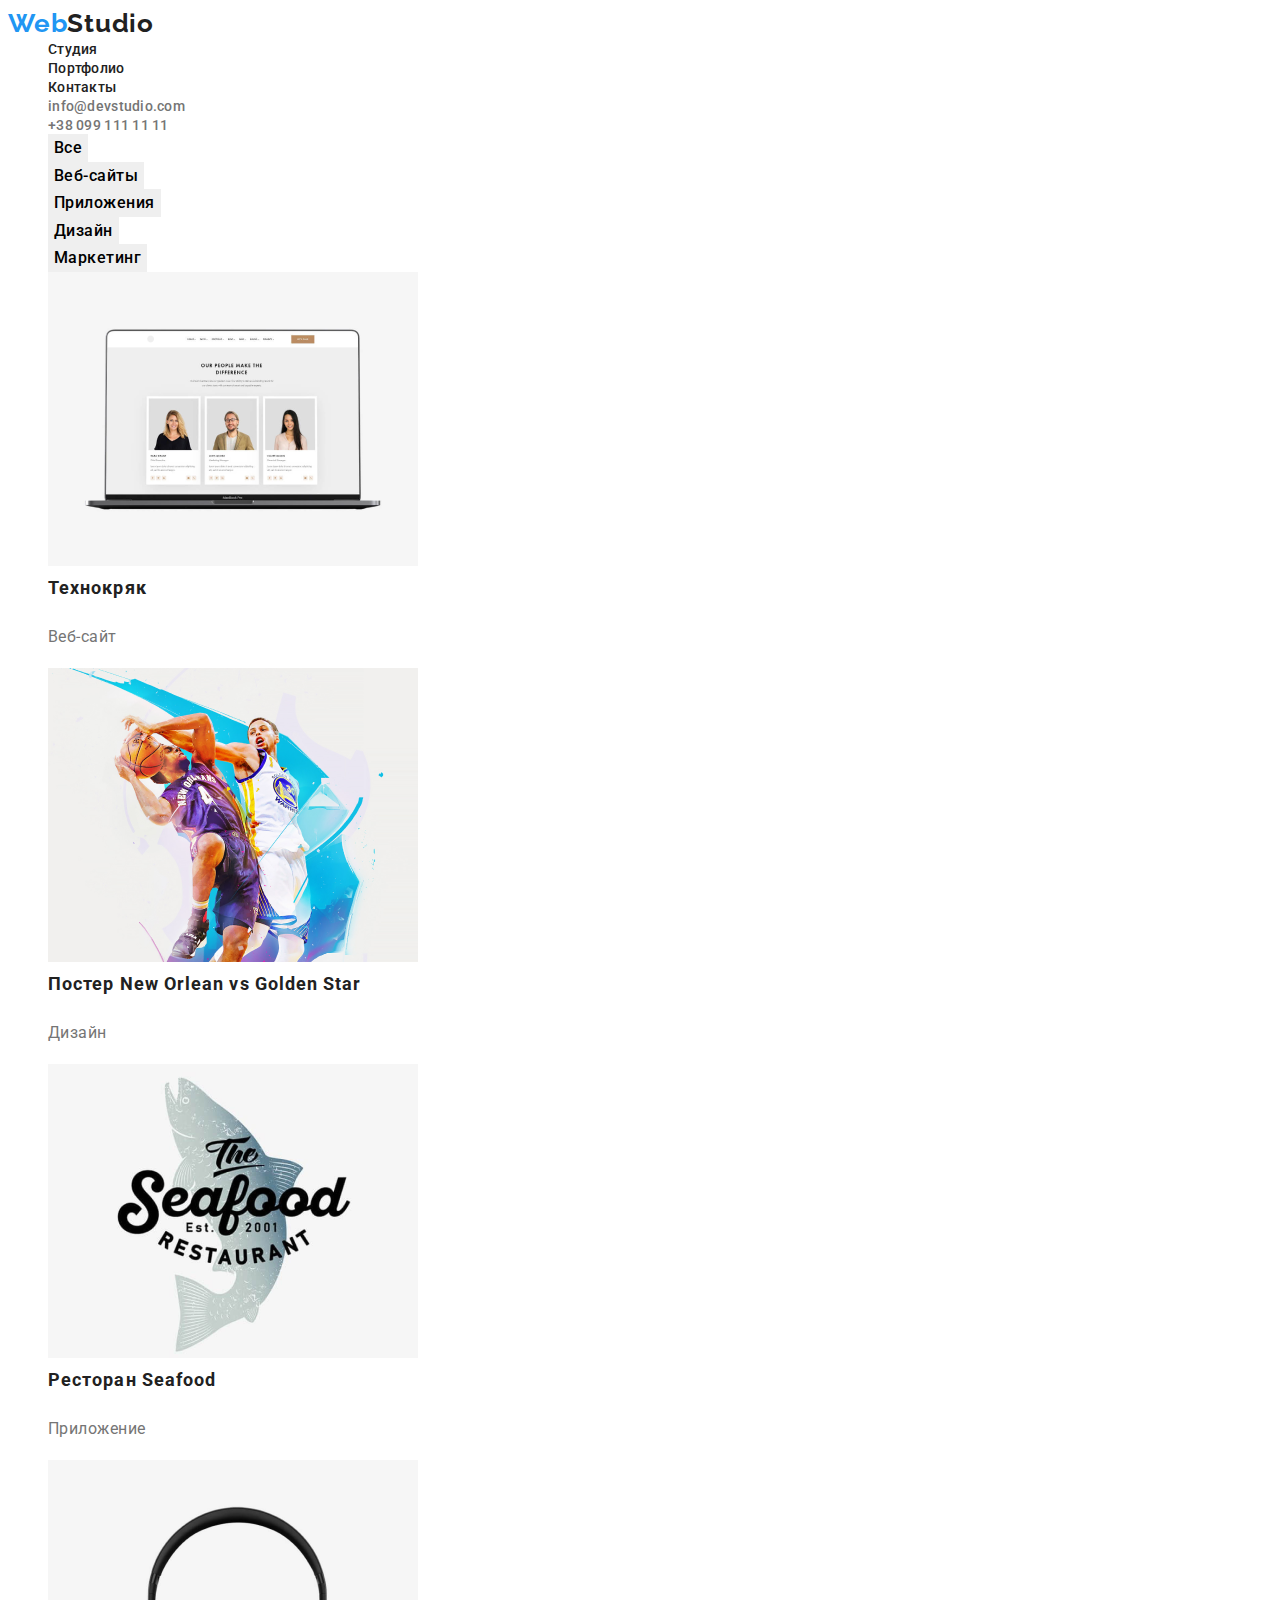
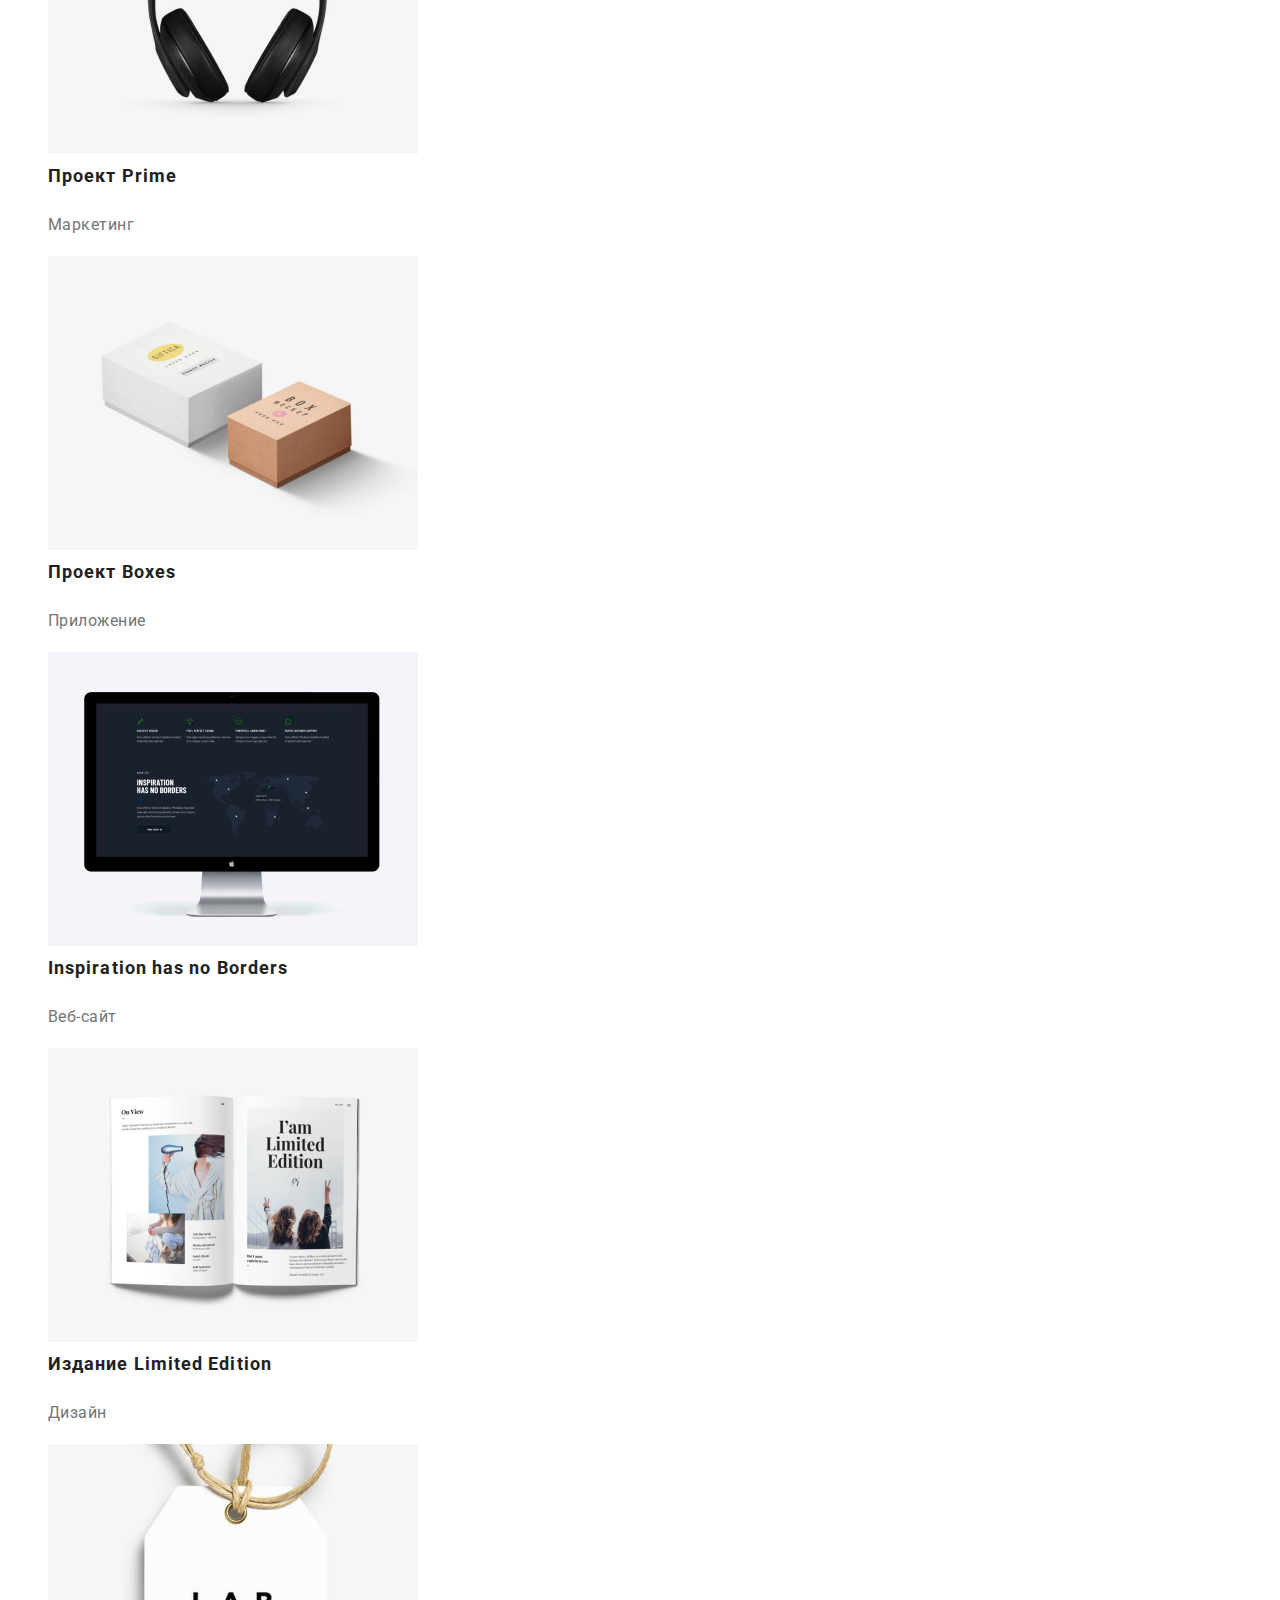
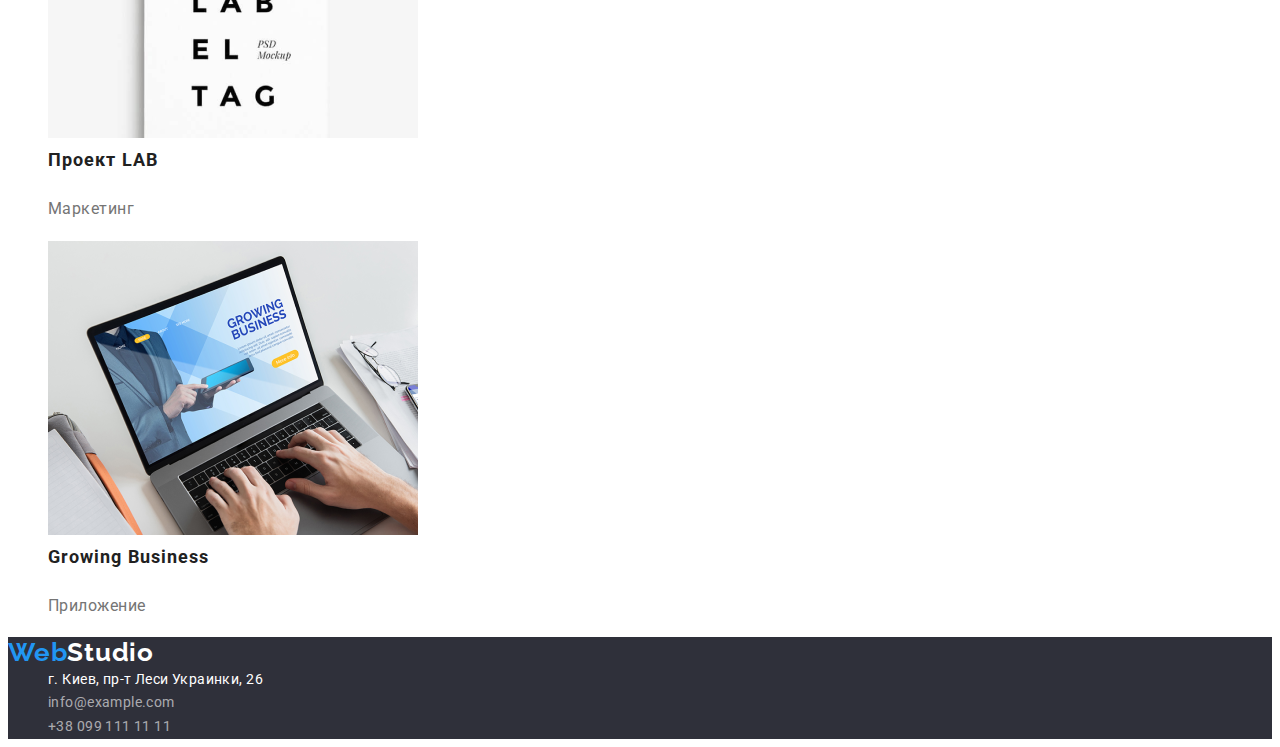
==== portfolio.html @ f1533710 "1" ====
<!DOCTYPE html>
<html lang="ru">
<head>
    <meta charset="UTF-8">
    <meta http-equiv="X-UA-Compatible" content="IE=edge">
    <meta name="viewport" content="width=device-width, initial-scale=1.0">
    <title>Document</title>
    <link rel="preconnect" href="https://fonts.googleapis.com">
    <link rel="preconnect" href="https://fonts.gstatic.com" crossorigin>
    <link href="https://fonts.googleapis.com/css2?family=Raleway:wght@700&family=Roboto:wght@400;500;700;900&display=swap"
        rel="stylesheet">
    <link rel="stylesheet" href="./css/styies.css">
</head>
<body>
    <header>
        <a class="logo" href="./index.html">Web<span class="header-studio">Studio</span></a>
        <nav>
            <ul class='site-naw'>
                <li><a href="./index.html">Студия</a></li>
                <li><a href="./portfolio.html">Портфолио</a></li>
                <li><a href="">Контакты</a></li>
            </ul>
        </nav>
          <ul class="contact">
            <li><a href="">info@devstudio.com</a></li>
            <li><a href="+380991111111">+38 099 111 11 11</a></li>
    
        </ul>
    </header>
    <main>
        <section>
            <ul class="button-portfolio" >
                <li><button type="button">Все</button></li>
                <li><button type="button">Веб-сайты</button></li>
                <li><button type="button">Приложения</button></li>
                <li><button type="button">Дизайн</button></li>
                <li><button type="button">Маркетинг</button></li>
            </ul>
            <ul class="main">
                <li><img src="./img/img-8.png" alt="сотрудники" width="370" height="294">
                    <h3>Технокряк</h3>
                    <p>Веб-сайт</p>
                </li>
                <li><img src="./img/img-9.png" alt="баскетбол" width="370" height="294">
                    <h3>Постер New Orlean vs Golden Star</h3>
                    <p>Дизайн</p>
                </li>
                <li><img src="./img/img-90.png" alt="еда" width="370" height="294">
                    <h3>Ресторан Seafood</h3>
                    <p>Приложение</p>
                </li>
                <li><img src="./img/img-91.png" alt="наушники" width="370" height="294">
                    <h3>Проект Prime</h3>
                    <p>Маркетинг</p>
                </li>
                <li><img src="./img/img-92.png" alt="коробки" width="370" height="294">
                    <h3>Проект Boxes</h3>
                    <p>Приложение</p>
                </li>
                <li><img src="./img/img-93.png" alt="монитор" width="370" height="294">
                    <h3>Inspiration has no Borders</h3>
                    <p>Веб-сайт</p>
                </li>
                <li><img src="./img/img-94.png" alt="книжка" width="370" height="294">
                    <h3>Издание Limited Edition</h3>
                    <p>Дизайн</p>
                </li>
                <li><img src="./img/img-95.png" alt="листок" width="370" height="294">
                    <h3>Проект LAB</h3>
                    <p>Маркетинг</p>
                </li>
                <li><img src="./img/img-96.png" alt="ноутбук" width="370" height="294">
                    <h3>Growing Business</h3>
                    <p>Приложение</p>
                </li>
            </ul>
        </section>
     </main>
     <footer>
            <div class="footer">
                <a class="logo" href="./index.html">Web<span class="footer-studio">Studio</span></a>
                <address>
                    <ul>
                        <li><a class="physical-addres"
                                href="https://www.google.com/maps/place/%D0%B1%D1%83%D0%BB%D1%8C%D0%B2%D0%B0%D1%80+%D0%9B%D0%B5%D1%81%D1%96+%D0%A3%D0%BA%D1%80%D0%B0%D1%97%D0%BD%D0%BA%D0%B8,+26,+%D0%9A%D0%B8%D1%97%D0%B2,+02000/@50.4265807,30.5361971,17z/data=!3m1!4b1!4m5!3m4!1s0x40d4cf0e033ecbe9:0x57a4dffefec77da0!8m2!3d50.4265807!4d30.5383858">г.
                                Киев, пр-т Леси Украинки, 26</a></li>
                        <li><a class="footer-contact" href="info@example.com">info@example.com</a></li>
                        <li><a class="footer-contact" href="+380991111111">+38 099 111 11 11</a></li>
                    </ul>
                </address>
            </div>
     </footer>
 
</body>
</html>
---- css/styies.css ----
a {
  text-decoration: none;
}
ul {
  list-style-type: none;
}
h1,h2,h3,h4,h5 {
  margin-top: 0;
  margin-bottom: 0;
}
ul,ol{
 margin:0
}
body {font-family:'Roboto', sans-serif;}
button {border: none;}
/* шапка */
.logo {font-family: 'Raleway', sans-serif;
font-weight: bold;
font-size: 26px;
line-height: 1.19;
letter-spacing: 0.03em;
color:#2196F3;}
.header-studio {color: #212121;}
.footer-studio {color: #FFFFFF;}
.site-naw a {
#212121
}

.site-naw a {
font-weight: 500;
font-size: 14px;
line-height: 1.14;
letter-spacing: 0.02em;
color: #212121;}
.site-naw a:hover,
.site-naw a:focus {
  color: #2196f3;
}
.contact a {
font-weight: 500;
font-size: 14px;
line-height: 1.14;
letter-spacing: 0.02em;
color: #757575;
}
.contact a:hover,
.contact a:focus {
  color: #2196f3;
}
/* меню */
.solution {background-color: #2F303A;}
h1 {
font-weight: 900;
font-size: 44px;
line-height: 1.36;
text-align: center;
letter-spacing: 0.06em;
text-transform: uppercase;
  color: #FFFFFF;
}
.button {
font-weight: bold;
font-size: 16px;
line-height:1.88;
display: flex;
align-items: center;
text-align: center;
letter-spacing: 0.06em;
color: #ffffff;
background-color: #2196f3;
cursor: pointer;
}
.arguments h4 {
font-weight: bold;
font-size: 14px;
line-height: 1.14;
letter-spacing: 0.03em;
text-transform: uppercase;
color:#212121;
}
.arguments p {
font-weight: normal;
font-size: 14px;
line-height:1.71;
letter-spacing: 0.03em;
color: #757575;
}
h2 {
font-weight: bold;
font-size: 36px;
line-height: 1.16;
text-align: center;
letter-spacing: 0.03em;
color: #212121;
   }
.section-team {background-color: #FFFFFF;}
.team h3 {
font-weight: 500;
font-size: 16px;
line-height: 1.19;
text-align: center;
letter-spacing: 0.03em;
color: #212121;
}
.team p {
font-weight: normal;
font-size: 16px;
line-height: 1.18;
text-align: center;
letter-spacing: 0.03em;
color:#757575};
/* подвал */
.footer-studio {color: #FFFFFF;}
.physical-addres  {
font-family:'Roboto', sans-serif;
font-style: normal;
font-weight: normal;
font-size: 14px;
line-height: 1.71;
letter-spacing: 0.03em;
color: #FFFFFF;
}
.footer-contact {
font-family:'Roboto', sans-serif;
font-style: normal;
font-weight: normal;
font-size: 14px;
line-height: 1.71;
letter-spacing: 0.03em;
color: rgba(255, 255, 255, 0.6);
}
.footer {background-color:  #2F303A;}
/* портфолио */
.button-portfolio button:hover,
.button-portfolio button:focus {
  background-color:#2196F3;
  color: #FFFFFF;
}
.button-portfolio button {
font-family:'Roboto', sans-serif;
font-style: normal;
font-weight: 500;
font-size: 16px;
line-height: 1.6;
text-align: center;
letter-spacing: 0.03em;
cursor: pointer;
}
h3 {
font-weight: bold;
font-size: 18px;
line-height: 2;
letter-spacing: 0.06em;
color: #212121;
}
.main p {
font-weight: normal;
font-size: 16px;
line-height: 1.88;
letter-spacing: 0.03em;
color: #757575;
}
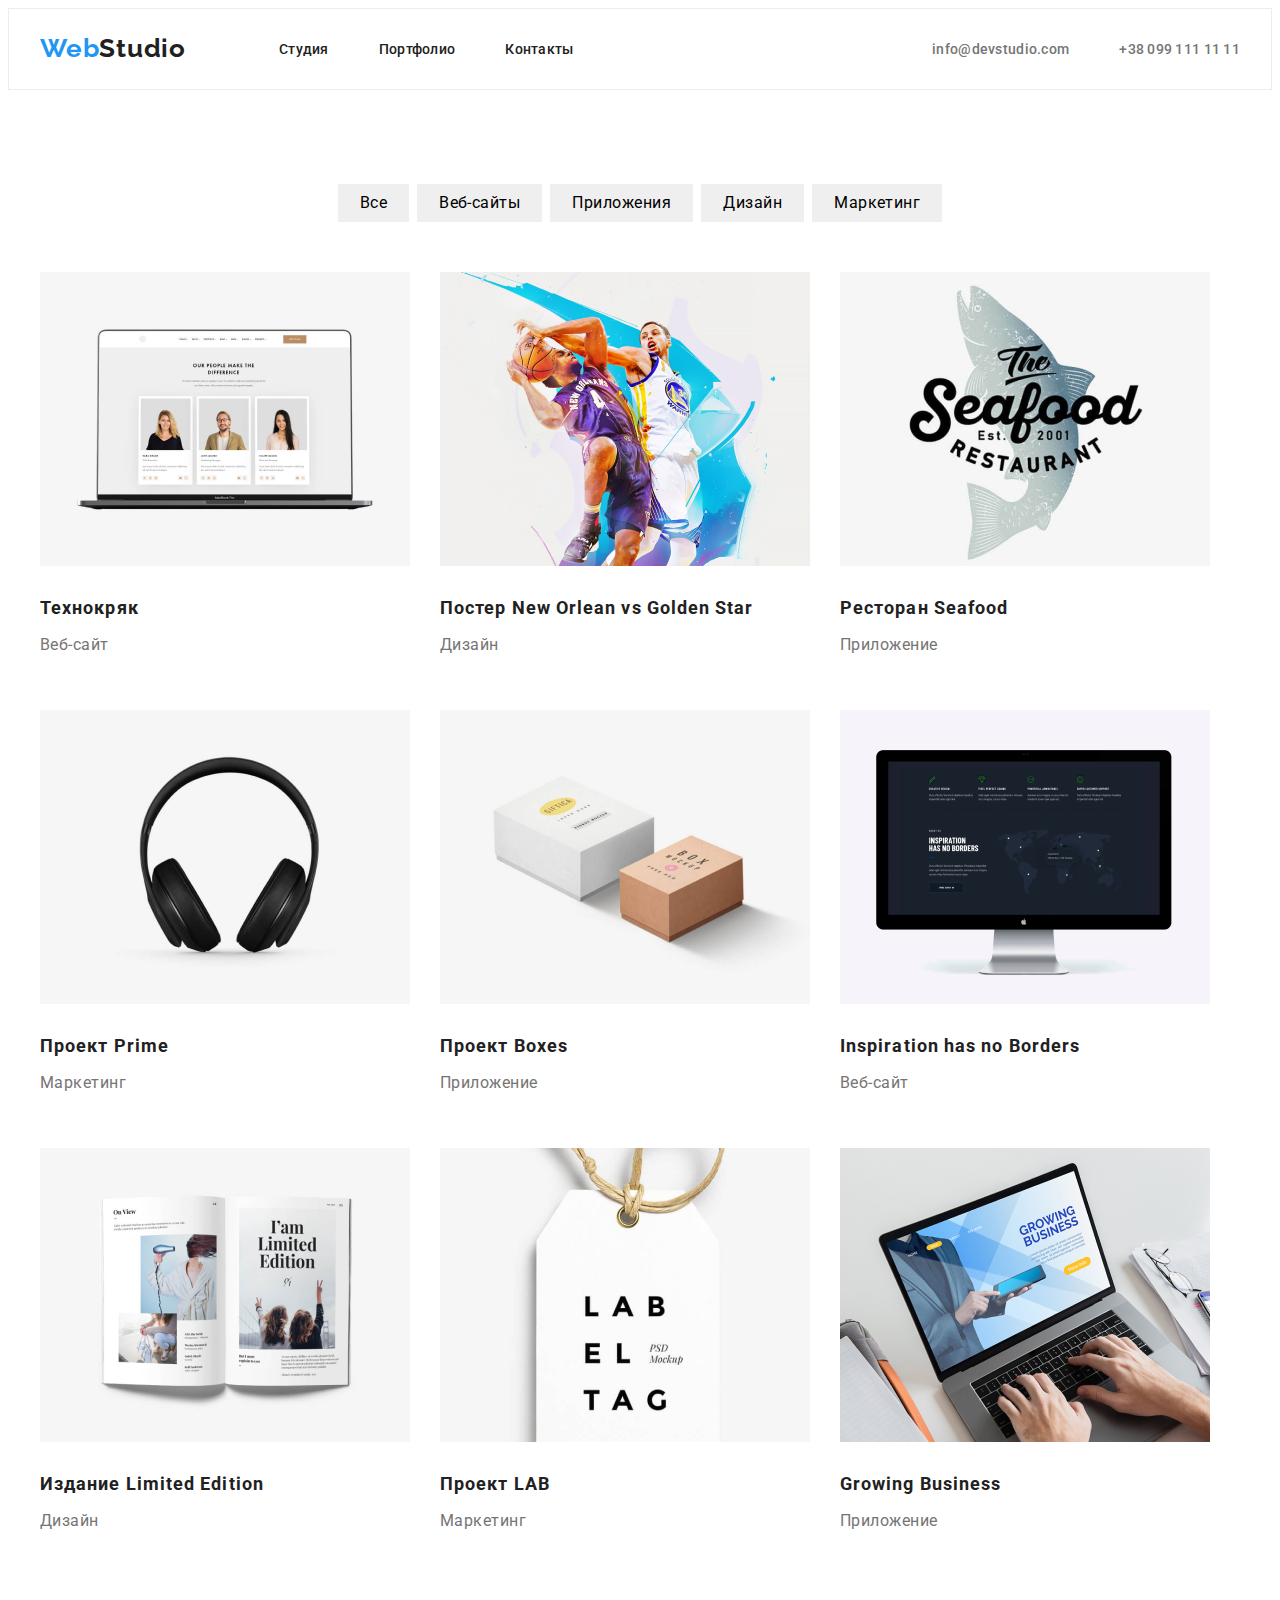
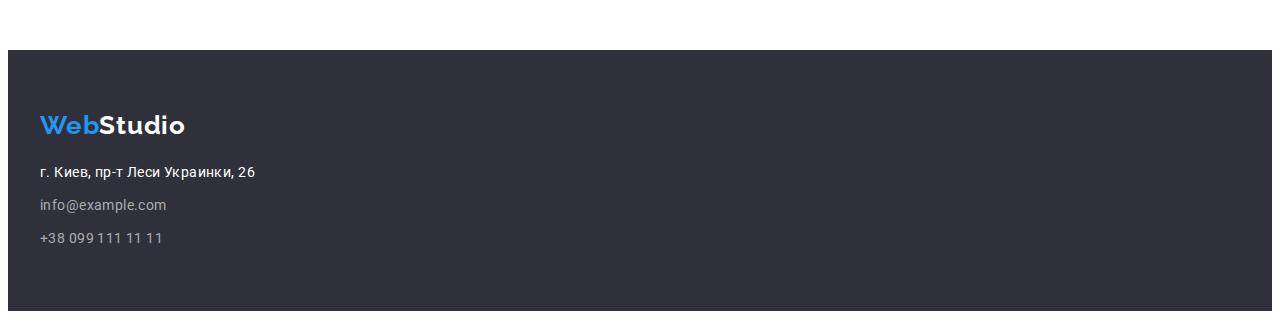
==== commit f3f52c91: "1" ====
--- a/portfolio.html
+++ b/portfolio.html
@@ -12,80 +12,83 @@
     <link rel="stylesheet" href="./css/styies.css">
 </head>
 <body>
-    <header>
+    <header class="header" >
+        <div class="container header-container">
         <a class="logo" href="./index.html">Web<span class="header-studio">Studio</span></a>
         <nav>
             <ul class='site-naw'>
-                <li><a href="./index.html">Студия</a></li>
-                <li><a href="./portfolio.html">Портфолио</a></li>
-                <li><a href="">Контакты</a></li>
+                <li class="site-naw-li"><a href="./index.html">Студия</a></li>
+                <li class="site-naw-li"><a href="./portfolio.html">Портфолио</a></li>
+                <li class="site-naw-li"><a href="">Контакты</a></li>
             </ul>
         </nav>
           <ul class="contact">
-            <li><a href="">info@devstudio.com</a></li>
-            <li><a href="+380991111111">+38 099 111 11 11</a></li>
-    
+            <li class="contact-li"><a href="">info@devstudio.com</a></li>
+            <li class="contact-li"><a href="+380991111111">+38 099 111 11 11</a></li>
         </ul>
+        </div>
     </header>
     <main>
-        <section>
-            <ul class="button-portfolio" >
-                <li><button type="button">Все</button></li>
-                <li><button type="button">Веб-сайты</button></li>
-                <li><button type="button">Приложения</button></li>
-                <li><button type="button">Дизайн</button></li>
-                <li><button type="button">Маркетинг</button></li>
+        <section class="section">
+            <div class="container">
+            <ul class="button-portfolio-ul" >
+                <li class="li-button-portfolio"><button class="button-portfolio" type="button">Все</button></li>
+                <li class="li-button-portfolio"><button class="button-portfolio" type="button">Веб-сайты</button></li>
+                <li class="li-button-portfolio"><button class="button-portfolio" type="button">Приложения</button></li>
+                <li class="li-button-portfolio"><button class="button-portfolio" type="button">Дизайн</button></li>
+                <li class="li-button-portfolio"><button class="button-portfolio" type="button">Маркетинг</button></li>
             </ul>
             <ul class="main">
-                <li><img src="./img/img-8.png" alt="сотрудники" width="370" height="294">
+                <li class="main-li"><img src="./img/img-8.png" alt="сотрудники" width="370" height="294">
                     <h3>Технокряк</h3>
                     <p>Веб-сайт</p>
                 </li>
-                <li><img src="./img/img-9.png" alt="баскетбол" width="370" height="294">
+                <li class="main-li"><img src="./img/img-9.png" alt="баскетбол" width="370" height="294">
                     <h3>Постер New Orlean vs Golden Star</h3>
                     <p>Дизайн</p>
                 </li>
-                <li><img src="./img/img-90.png" alt="еда" width="370" height="294">
+                <li class="main-li"><img src="./img/img-90.png" alt="еда" width="370" height="294">
                     <h3>Ресторан Seafood</h3>
                     <p>Приложение</p>
                 </li>
-                <li><img src="./img/img-91.png" alt="наушники" width="370" height="294">
+                <li class="main-li"><img src="./img/img-91.png" alt="наушники" width="370" height="294">
                     <h3>Проект Prime</h3>
                     <p>Маркетинг</p>
                 </li>
-                <li><img src="./img/img-92.png" alt="коробки" width="370" height="294">
+                <li class="main-li"><img src="./img/img-92.png" alt="коробки" width="370" height="294">
                     <h3>Проект Boxes</h3>
                     <p>Приложение</p>
                 </li>
-                <li><img src="./img/img-93.png" alt="монитор" width="370" height="294">
+                <li class="main-li"><img src="./img/img-93.png" alt="монитор" width="370" height="294">
                     <h3>Inspiration has no Borders</h3>
                     <p>Веб-сайт</p>
                 </li>
-                <li><img src="./img/img-94.png" alt="книжка" width="370" height="294">
+                <li class="main-li"><img src="./img/img-94.png" alt="книжка" width="370" height="294">
                     <h3>Издание Limited Edition</h3>
                     <p>Дизайн</p>
                 </li>
-                <li><img src="./img/img-95.png" alt="листок" width="370" height="294">
+                <li class="main-li"><img src="./img/img-95.png" alt="листок" width="370" height="294">
                     <h3>Проект LAB</h3>
                     <p>Маркетинг</p>
                 </li>
-                <li><img src="./img/img-96.png" alt="ноутбук" width="370" height="294">
+                <li class="main-li"><img src="./img/img-96.png" alt="ноутбук" width="370" height="294">
                     <h3>Growing Business</h3>
                     <p>Приложение</p>
                 </li>
             </ul>
+            </div>
         </section>
      </main>
-     <footer>
-            <div class="footer">
+     <footer class="footer">
+        <div class="container">
                 <a class="logo" href="./index.html">Web<span class="footer-studio">Studio</span></a>
                 <address>
                     <ul>
-                        <li><a class="physical-addres"
+                        <li class="addres-li"><a class="physical-addres"
                                 href="https://www.google.com/maps/place/%D0%B1%D1%83%D0%BB%D1%8C%D0%B2%D0%B0%D1%80+%D0%9B%D0%B5%D1%81%D1%96+%D0%A3%D0%BA%D1%80%D0%B0%D1%97%D0%BD%D0%BA%D0%B8,+26,+%D0%9A%D0%B8%D1%97%D0%B2,+02000/@50.4265807,30.5361971,17z/data=!3m1!4b1!4m5!3m4!1s0x40d4cf0e033ecbe9:0x57a4dffefec77da0!8m2!3d50.4265807!4d30.5383858">г.
                                 Киев, пр-т Леси Украинки, 26</a></li>
-                        <li><a class="footer-contact" href="info@example.com">info@example.com</a></li>
-                        <li><a class="footer-contact" href="+380991111111">+38 099 111 11 11</a></li>
+                        <li class="addres-li"><a class="footer-contact" href="info@example.com">info@example.com</a></li>
+                        <li class="addres-li"><a class="footer-contact" href="+380991111111">+38 099 111 11 11</a></li>
                     </ul>
                 </address>
             </div>
--- a/css/styies.css
+++ b/css/styies.css
@@ -4,28 +4,57 @@
 ul {
   list-style-type: none;
 }
-h1,h2,h3,h4,h5 {
-  margin-top: 0;
-  margin-bottom: 0;
-}
+h1,h2,h3,h4,h5,h6 {
+  margin:0;
+  padding: 0;
+}
+*img {display:block;}
 ul,ol{
- margin:0
-}
+ margin:0;
+ padding:0;
+}
+p{margin:0;
+padding: 0;}
 body {font-family:'Roboto', sans-serif;}
-button {border: none;}
+button {border:none ;}
+.container{
+  width: 1200px;
+  padding-left: 15px;
+  padding-right:15px;
+  margin-left: auto;
+  margin-right: auto;
+}
+.header-container {
+  display: flex;
+  align-items: center;
+}
 /* шапка */
+.header { 
+  background: #FFFFFF;
+  padding-top: 24px;
+  padding-bottom: 25px;
+  border: 1px solid #ECECEC
+}
 .logo {font-family: 'Raleway', sans-serif;
 font-weight: bold;
 font-size: 26px;
 line-height: 1.19;
 letter-spacing: 0.03em;
-color:#2196F3;}
+color:#2196F3;
+margin-right: 93px;}
 .header-studio {color: #212121;}
 .footer-studio {color: #FFFFFF;}
 .site-naw a {
 #212121
 }
-
+.site-naw {display: flex;
+align-items: center;}
+.site-naw-li:not( last child){
+  margin-right: 50px;
+}
+.contact-li:not(:last-child){
+margin-right: 50px;
+}
 .site-naw a {
 font-weight: 500;
 font-size: 14px;
@@ -36,6 +65,9 @@
 .site-naw a:focus {
   color: #2196f3;
 }
+.contact{display: flex;
+align-items: center;
+margin-left: auto;}
 .contact a {
 font-weight: 500;
 font-size: 14px;
@@ -48,27 +80,48 @@
   color: #2196f3;
 }
 /* меню */
-.solution {background-color: #2F303A;}
+.herou {
+  text-align: center;
+  background-color: #2F303A;
+  padding-top: 200px;
+  padding-bottom: 200px;
+  }
+
 h1 {
+font-family:'Roboto', sans-serif;
 font-weight: 900;
 font-size: 44px;
 line-height: 1.36;
-text-align: center;
 letter-spacing: 0.06em;
 text-transform: uppercase;
-  color: #FFFFFF;
+color: #FFFFFF;
+margin-bottom: 30px;
 }
 .button {
+font-family:'Roboto', sans-serif;
 font-weight: bold;
 font-size: 16px;
 line-height:1.88;
-display: flex;
+display: block
 align-items: center;
-text-align: center;
 letter-spacing: 0.06em;
 color: #ffffff;
 background-color: #2196f3;
 cursor: pointer;
+padding: 10px 32px;
+border-radius: 4px;
+}
+.section {
+  padding-top: 94px;
+  padding-bottom: 94px;
+}
+.arguments-li{min-width: 270px;}
+.arguments-li:not(:last-child){
+  margin-right: 30px;
+  
+}
+.arguments {display: flex;
+  align-items: center;
 }
 .arguments h4 {
 font-weight: bold;
@@ -77,6 +130,7 @@
 letter-spacing: 0.03em;
 text-transform: uppercase;
 color:#212121;
+margin-bottom: 10px;
 }
 .arguments p {
 font-weight: normal;
@@ -84,6 +138,9 @@
 line-height:1.71;
 letter-spacing: 0.03em;
 color: #757575;
+}
+.section-padding{
+  padding-top: 0;
 }
 h2 {
 font-weight: bold;
@@ -92,8 +149,24 @@
 text-align: center;
 letter-spacing: 0.03em;
 color: #212121;
+margin-bottom: 50px;
    }
-.section-team {background-color: #FFFFFF;}
+.img-ul{display: flex;
+align-items: center;}
+.img-li:not(:last-child){
+  margin-right: 30px;
+}
+.team{
+  display: flex;
+  align-items: center;
+}
+.section-team {background-color: #F5F4FA;}
+.team-li:not(:last-child){
+  margin-right: 30px;
+}
+.team-li img {
+  margin-bottom: 30px;
+}
 .team h3 {
 font-weight: 500;
 font-size: 16px;
@@ -101,6 +174,7 @@
 text-align: center;
 letter-spacing: 0.03em;
 color: #212121;
+margin-bottom: 10px;
 }
 .team p {
 font-weight: normal;
@@ -108,8 +182,12 @@
 line-height: 1.18;
 text-align: center;
 letter-spacing: 0.03em;
-color:#757575};
+color:#757575;
+margin-bottom: 30px;
+}
+
 /* подвал */
+
 .footer-studio {color: #FFFFFF;}
 .physical-addres  {
 font-family:'Roboto', sans-serif;
@@ -120,6 +198,12 @@
 letter-spacing: 0.03em;
 color: #FFFFFF;
 }
+.addres-li:not(:last-child){
+  margin-bottom: 9px;
+}
+.addres-li:first-child {
+  margin-top: 20px;
+}
 .footer-contact {
 font-family:'Roboto', sans-serif;
 font-style: normal;
@@ -129,22 +213,38 @@
 letter-spacing: 0.03em;
 color: rgba(255, 255, 255, 0.6);
 }
-.footer {background-color:  #2F303A;}
+.footer {background-color:  #2F303A;
+padding-top: 60px;
+padding-bottom: 60px;}
 /* портфолио */
-.button-portfolio button:hover,
-.button-portfolio button:focus {
+.li-button-portfolio :hover,
+.button-portfolio  :focus {
   background-color:#2196F3;
   color: #FFFFFF;
 }
-.button-portfolio button {
-font-family:'Roboto', sans-serif;
-font-style: normal;
-font-weight: 500;
-font-size: 16px;
-line-height: 1.6;
-text-align: center;
-letter-spacing: 0.03em;
-cursor: pointer;
+.button-portfolio-ul {
+display: flex;
+align-items: center;
+justify-content: center;
+margin-bottom: 50px;
+}
+.button-portfolio {
+  padding: 6px 22px;
+  font-family:'Roboto', sans-serif;
+  font-style: normal;
+  font-weight: 500px;
+  font-size: 16px;
+  line-height: 1.6;
+  
+  letter-spacing: 0.03em;
+  cursor: pointer;
+  
+}
+.button-portfolio-ul :not(:last-child){
+  margin-right: 8px;
+}
+.li-button-portfolio {
+  text-align: center;
 }
 h3 {
 font-weight: bold;
@@ -152,6 +252,12 @@
 line-height: 2;
 letter-spacing: 0.06em;
 color: #212121;
+margin-top: 20px;
+margin-bottom: 4px;
+}
+.main {
+  display: flex;
+  flex-wrap: wrap;
 }
 .main p {
 font-weight: normal;
@@ -159,4 +265,12 @@
 line-height: 1.88;
 letter-spacing: 0.03em;
 color: #757575;
+margin-bottom: 20px;
+}
+.main-li:not(:nth-child(3n+0)){
+  margin-right: 30px;
+}
+.main-li:not(:nth-child(n+6))
+{
+  margin-bottom: 30px;
 }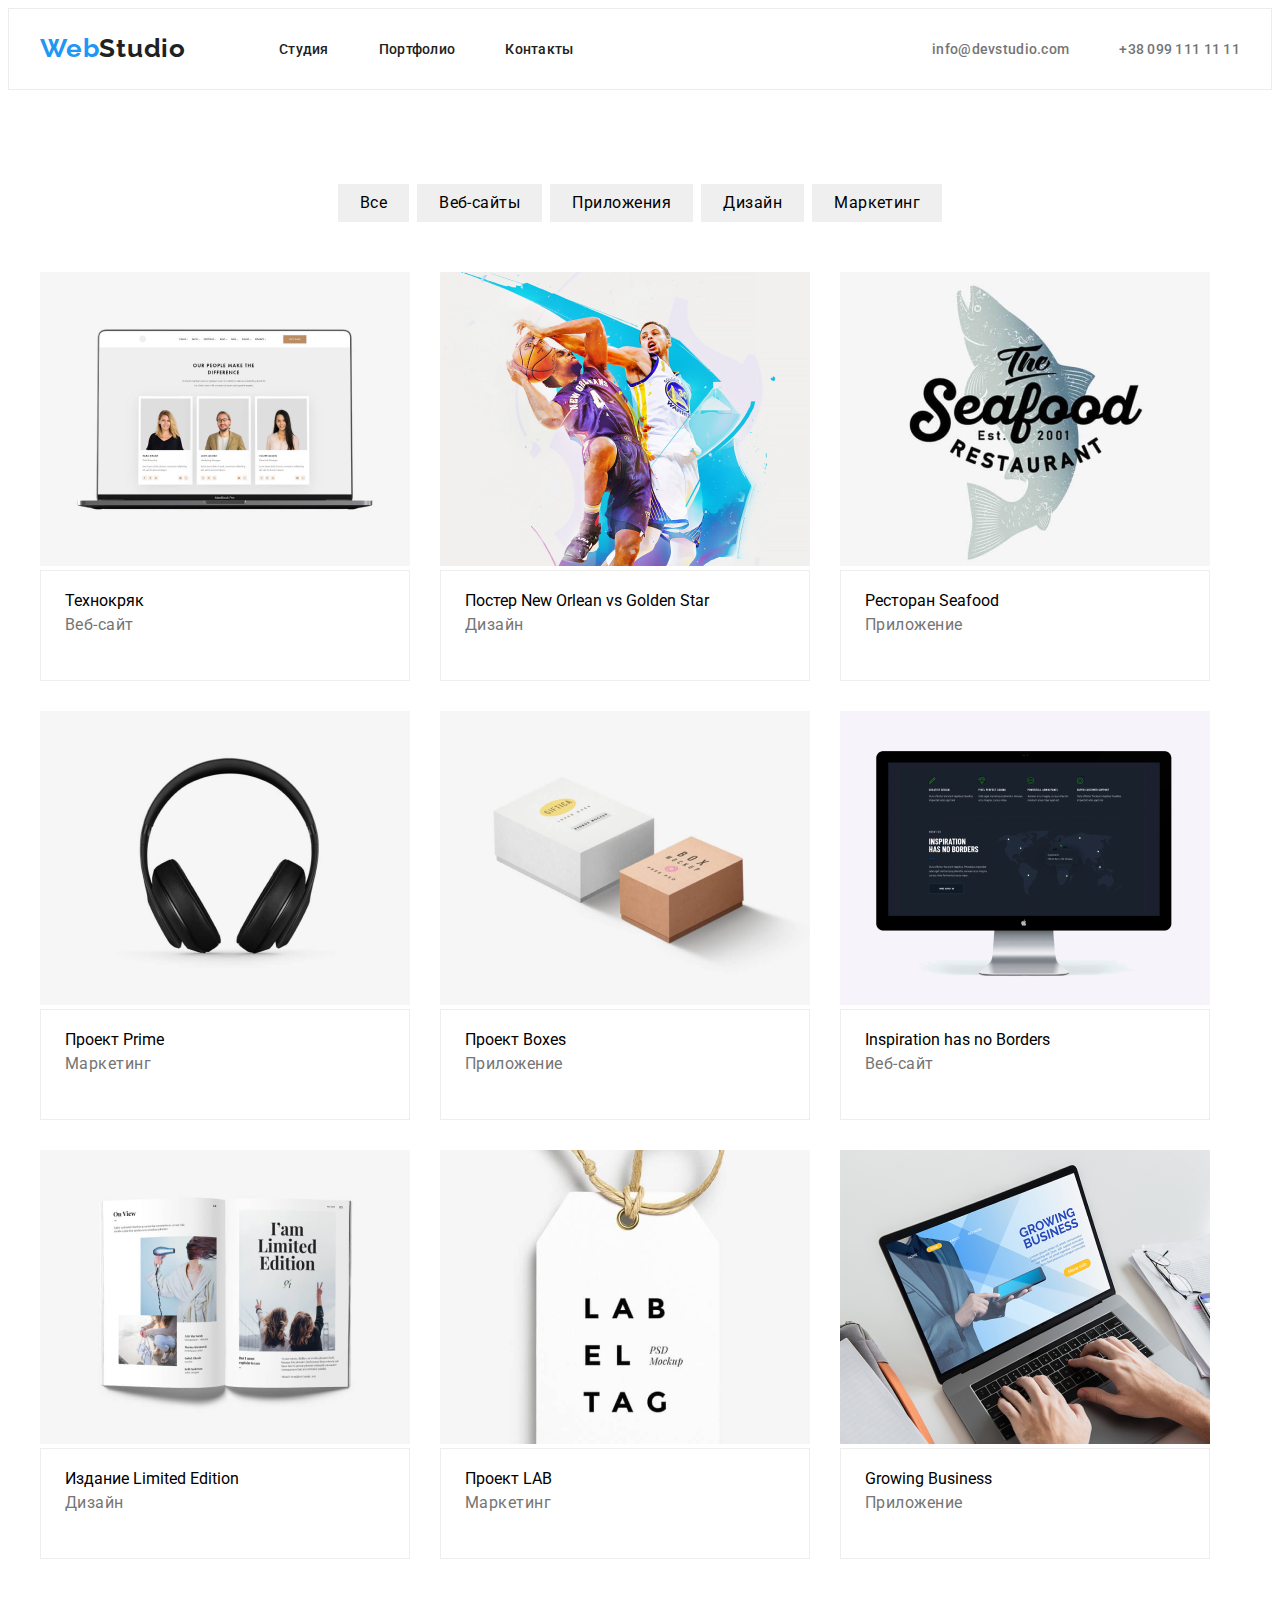
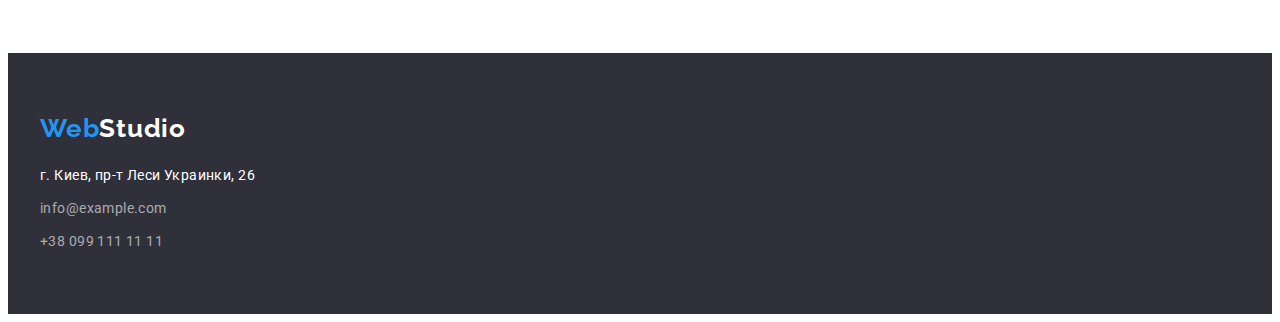
==== commit 0e26fa09: "3" ====
--- a/portfolio.html
+++ b/portfolio.html
@@ -9,6 +9,9 @@
     <link rel="preconnect" href="https://fonts.gstatic.com" crossorigin>
     <link href="https://fonts.googleapis.com/css2?family=Raleway:wght@700&family=Roboto:wght@400;500;700;900&display=swap"
         rel="stylesheet">
+    <link rel="stylesheet" href="https://cdnjs.cloudflare.com/ajax/libs/modern-normalize/1.1.0/modern-normalize.min.css"
+        integrity="sha512-wpPYUAdjBVSE4KJnH1VR1HeZfpl1ub8YT/NKx4PuQ5NmX2tKuGu6U/JRp5y+Y8XG2tV+wKQpNHVUX03MfMFn9Q=="
+        crossorigin="anonymous" referrerpolicy="no-referrer" />
     <link rel="stylesheet" href="./css/styies.css">
 </head>
 <body>
@@ -40,40 +43,49 @@
             </ul>
             <ul class="main">
                 <li class="main-li"><img src="./img/img-8.png" alt="сотрудники" width="370" height="294">
-                    <h3>Технокряк</h3>
+                    <div class="main-h-p"<h3>Технокряк</h3>
                     <p>Веб-сайт</p>
+                    </div>
                 </li>
                 <li class="main-li"><img src="./img/img-9.png" alt="баскетбол" width="370" height="294">
-                    <h3>Постер New Orlean vs Golden Star</h3>
+                   <div class="main-h-p" <h3>Постер New Orlean vs Golden Star</h3>
                     <p>Дизайн</p>
+                    </div>
                 </li>
                 <li class="main-li"><img src="./img/img-90.png" alt="еда" width="370" height="294">
-                    <h3>Ресторан Seafood</h3>
+                   <div class="main-h-p" <h3>Ресторан Seafood</h3>
                     <p>Приложение</p>
+                    </div>
                 </li>
                 <li class="main-li"><img src="./img/img-91.png" alt="наушники" width="370" height="294">
-                    <h3>Проект Prime</h3>
+                   <div class="main-h-p" <h3>Проект Prime</h3>
                     <p>Маркетинг</p>
+                    </div>
                 </li>
                 <li class="main-li"><img src="./img/img-92.png" alt="коробки" width="370" height="294">
-                    <h3>Проект Boxes</h3>
+                   <div class="main-h-p" <h3>Проект Boxes</h3>
                     <p>Приложение</p>
+                    </div>
                 </li>
                 <li class="main-li"><img src="./img/img-93.png" alt="монитор" width="370" height="294">
-                    <h3>Inspiration has no Borders</h3>
+                   <div class="main-h-p" <h3>Inspiration has no Borders</h3>
                     <p>Веб-сайт</p>
+                    </div>
                 </li>
                 <li class="main-li"><img src="./img/img-94.png" alt="книжка" width="370" height="294">
-                    <h3>Издание Limited Edition</h3>
+                   <div class="main-h-p" <h3>Издание Limited Edition</h3>
                     <p>Дизайн</p>
+                    </div>
                 </li>
                 <li class="main-li"><img src="./img/img-95.png" alt="листок" width="370" height="294">
-                    <h3>Проект LAB</h3>
+                   <div class="main-h-p" <h3>Проект LAB</h3>
                     <p>Маркетинг</p>
+                    </div>
                 </li>
                 <li class="main-li"><img src="./img/img-96.png" alt="ноутбук" width="370" height="294">
-                    <h3>Growing Business</h3>
+                   <div class="main-h-p" <h3>Growing Business</h3>
                     <p>Приложение</p>
+                    </div>
                 </li>
             </ul>
             </div>
--- a/css/styies.css
+++ b/css/styies.css
@@ -267,10 +267,13 @@
 color: #757575;
 margin-bottom: 20px;
 }
+
+.main-li:not(:nth-child(n+7)){
+  margin-bottom: 30px;
+}
 .main-li:not(:nth-child(3n+0)){
   margin-right: 30px;
 }
-.main-li:not(:nth-child(n+6))
-{
-  margin-bottom: 30px;
-}+.main-h-p{
+  padding: 20px 24px;
+  border: 1px solid #EEEEEE}
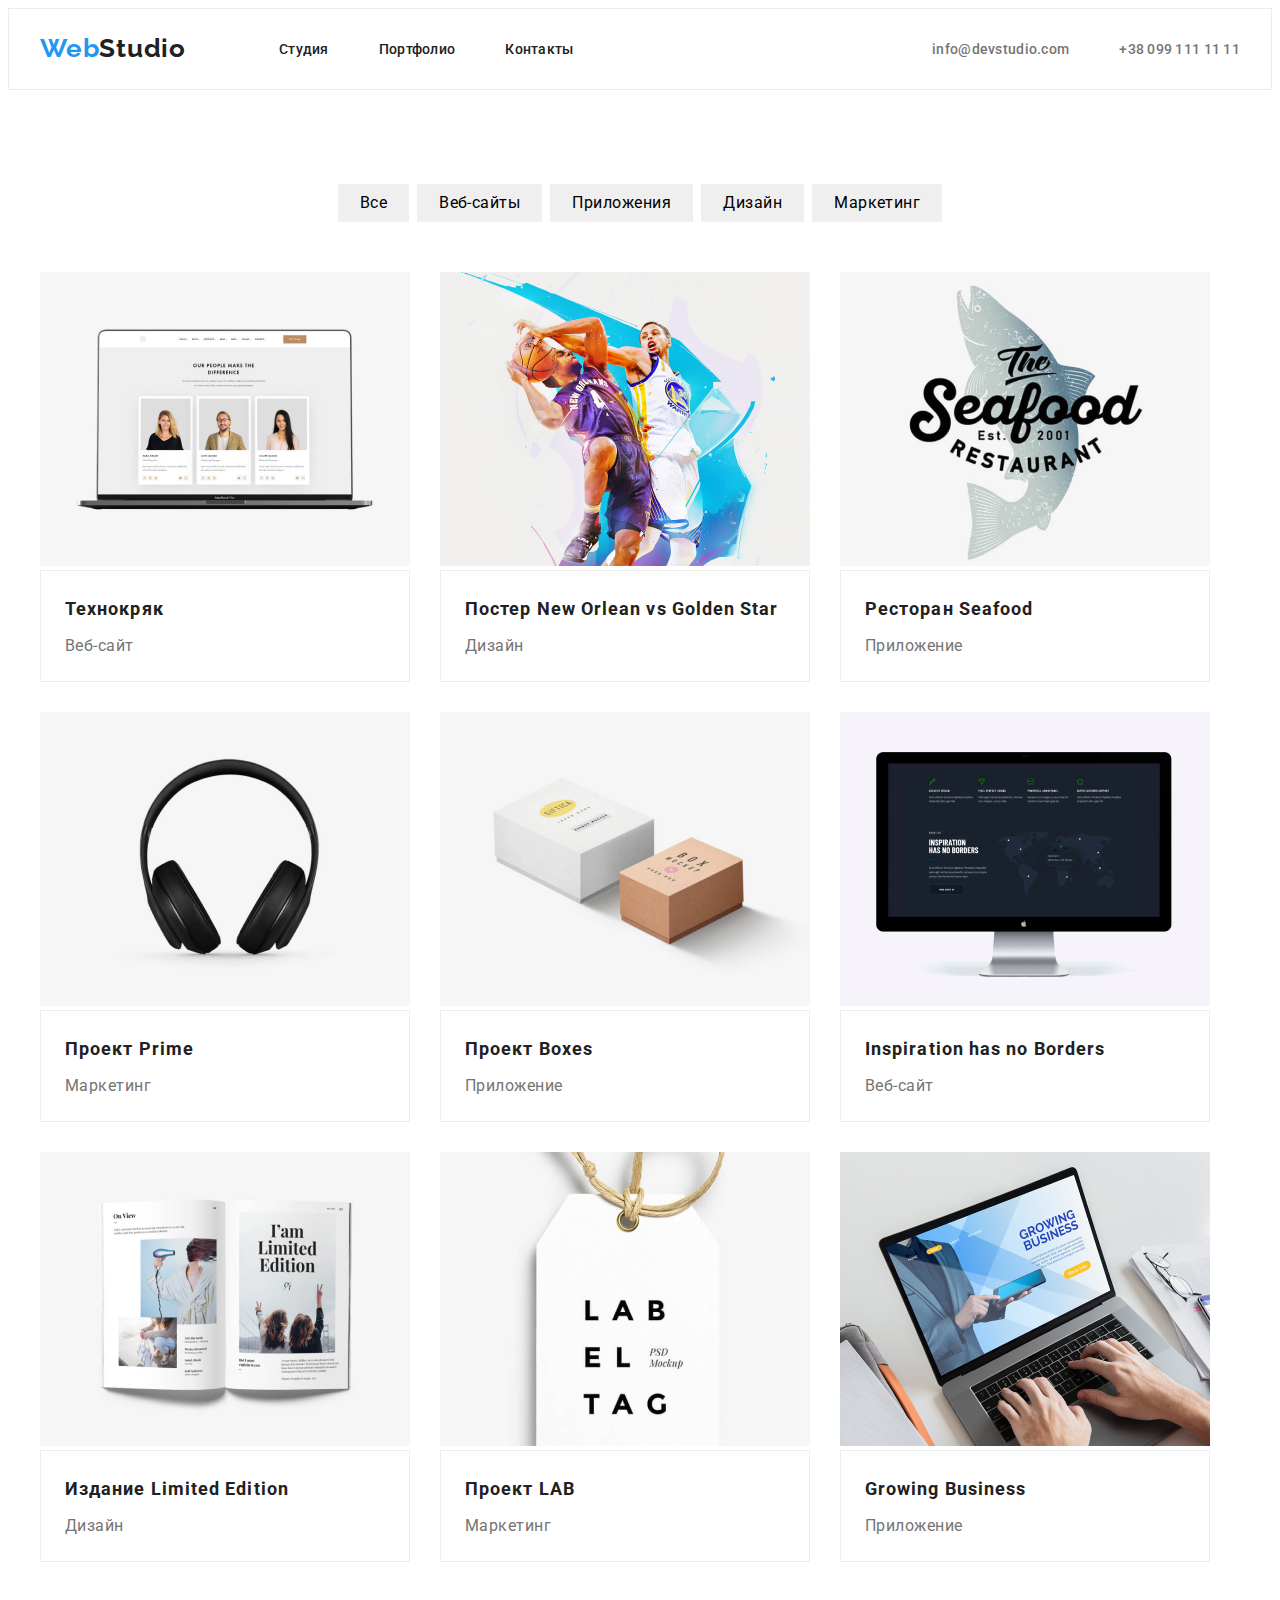
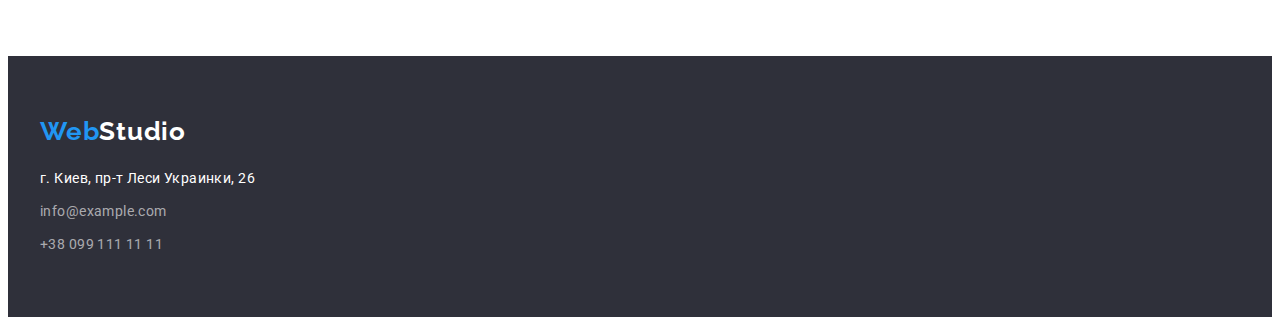
==== commit 1732ad2e: "3" ====
--- a/portfolio.html
+++ b/portfolio.html
@@ -43,47 +43,47 @@
             </ul>
             <ul class="main">
                 <li class="main-li"><img src="./img/img-8.png" alt="сотрудники" width="370" height="294">
-                    <div class="main-h-p"<h3>Технокряк</h3>
+                    <div class="main-h-p"><h3>Технокряк</h3>
                     <p>Веб-сайт</p>
                     </div>
                 </li>
                 <li class="main-li"><img src="./img/img-9.png" alt="баскетбол" width="370" height="294">
-                   <div class="main-h-p" <h3>Постер New Orlean vs Golden Star</h3>
+                   <div class="main-h-p"><h3>Постер New Orlean vs Golden Star</h3>
                     <p>Дизайн</p>
                     </div>
                 </li>
                 <li class="main-li"><img src="./img/img-90.png" alt="еда" width="370" height="294">
-                   <div class="main-h-p" <h3>Ресторан Seafood</h3>
+                   <div class="main-h-p" ><h3>Ресторан Seafood</h3>
                     <p>Приложение</p>
                     </div>
                 </li>
                 <li class="main-li"><img src="./img/img-91.png" alt="наушники" width="370" height="294">
-                   <div class="main-h-p" <h3>Проект Prime</h3>
+                   <div class="main-h-p"><h3>Проект Prime</h3>
                     <p>Маркетинг</p>
                     </div>
                 </li>
                 <li class="main-li"><img src="./img/img-92.png" alt="коробки" width="370" height="294">
-                   <div class="main-h-p" <h3>Проект Boxes</h3>
+                   <div class="main-h-p"><h3>Проект Boxes</h3>
                     <p>Приложение</p>
                     </div>
                 </li>
                 <li class="main-li"><img src="./img/img-93.png" alt="монитор" width="370" height="294">
-                   <div class="main-h-p" <h3>Inspiration has no Borders</h3>
+                   <div class="main-h-p"><h3>Inspiration has no Borders</h3>
                     <p>Веб-сайт</p>
                     </div>
                 </li>
                 <li class="main-li"><img src="./img/img-94.png" alt="книжка" width="370" height="294">
-                   <div class="main-h-p" <h3>Издание Limited Edition</h3>
+                   <div class="main-h-p" ><h3>Издание Limited Edition</h3>
                     <p>Дизайн</p>
                     </div>
                 </li>
                 <li class="main-li"><img src="./img/img-95.png" alt="листок" width="370" height="294">
-                   <div class="main-h-p" <h3>Проект LAB</h3>
+                   <div class="main-h-p"><h3>Проект LAB</h3>
                     <p>Маркетинг</p>
                     </div>
                 </li>
                 <li class="main-li"><img src="./img/img-96.png" alt="ноутбук" width="370" height="294">
-                   <div class="main-h-p" <h3>Growing Business</h3>
+                   <div class="main-h-p"><h3>Growing Business</h3>
                     <p>Приложение</p>
                     </div>
                 </li>
--- a/css/styies.css
+++ b/css/styies.css
@@ -164,10 +164,9 @@
 .team-li:not(:last-child){
   margin-right: 30px;
 }
-.team-li img {
-  margin-bottom: 30px;
-}
-.team h3 {
+.team-li {
+}
+.name  {
 font-weight: 500;
 font-size: 16px;
 line-height: 1.19;
@@ -176,16 +175,17 @@
 color: #212121;
 margin-bottom: 10px;
 }
-.team p {
+.profession {
 font-weight: normal;
 font-size: 16px;
 line-height: 1.18;
 text-align: center;
 letter-spacing: 0.03em;
 color:#757575;
-margin-bottom: 30px;
-}
-
+}
+.team-h-p{
+  padding: 30px;
+}
 /* подвал */
 
 .footer-studio {color: #FFFFFF;}
@@ -252,7 +252,6 @@
 line-height: 2;
 letter-spacing: 0.06em;
 color: #212121;
-margin-top: 20px;
 margin-bottom: 4px;
 }
 .main {
@@ -265,7 +264,6 @@
 line-height: 1.88;
 letter-spacing: 0.03em;
 color: #757575;
-margin-bottom: 20px;
 }
 
 .main-li:not(:nth-child(n+7)){
